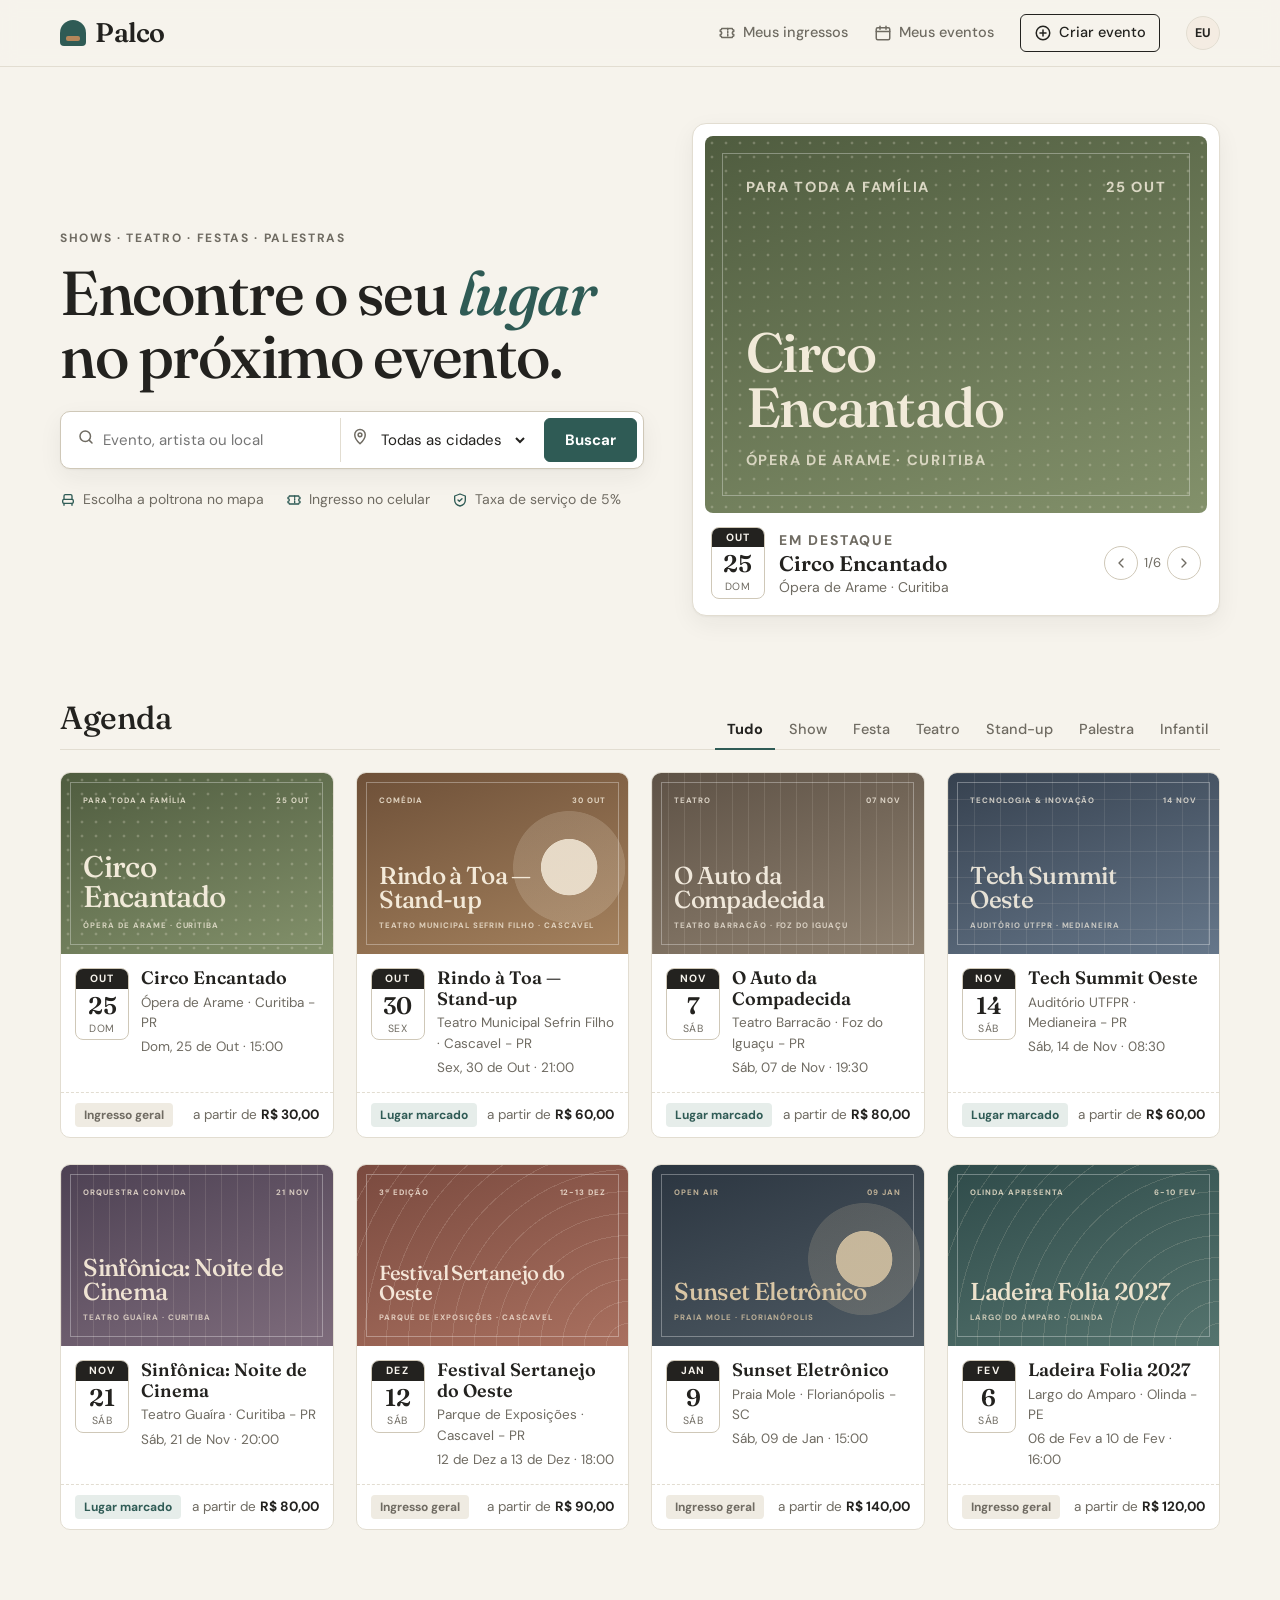
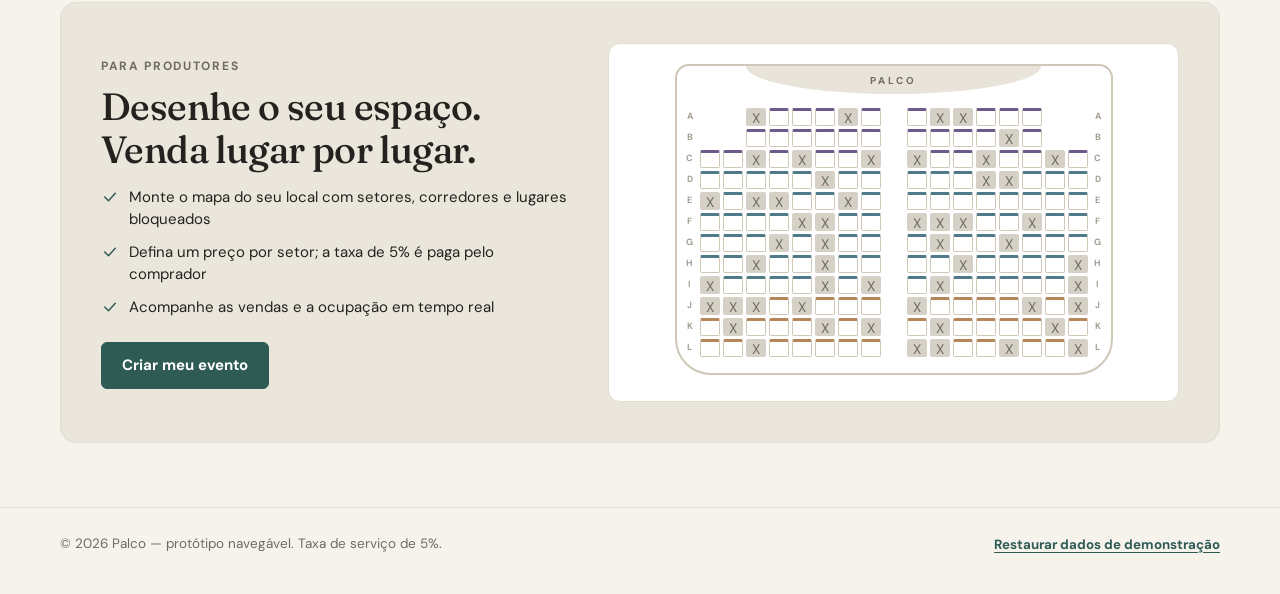
==== index.html @ 19baebd8 "fix: Estrutura criada" ====
<!doctype html>
<html lang="pt-BR">
<head>
  <meta charset="utf-8">
  <meta name="viewport" content="width=device-width, initial-scale=1">
  <title>Palco — Ingressos para eventos</title>
  <link rel="preconnect" href="https://fonts.googleapis.com">
  <link href="https://fonts.googleapis.com/css2?family=Fraunces:ital,opsz,wght@0,9..144,400..700;1,9..144,400..600&family=DM+Sans:opsz,wght@9..40,400..700&display=swap" rel="stylesheet">
  <link rel="stylesheet" href="css/style.css">
</head>
<body>
  <header id="topbar"></header>

  <main class="container">
    <section class="hero">
      <div>
        <p class="eyebrow">Shows · teatro · festas · palestras</p>
        <h1>Encontre o seu <em>lugar</em> no próximo evento.</h1>
        <form class="finder" id="finder">
          <label class="f-q"><span id="ic-search"></span><input id="q" type="search" placeholder="Evento, artista ou local" autocomplete="off"></label>
          <label class="f-city"><span id="ic-pin"></span><select id="city"><option value="">Todas as cidades</option></select></label>
          <button class="btn" type="submit">Buscar</button>
        </form>
        <div class="hero-points" id="hero-points"></div>
      </div>
      <aside class="spotlight" id="spotlight"></aside>
    </section>

    <section class="section" id="agenda">
      <div class="section-head">
        <h3 id="list-title">Agenda</h3>
        <div class="chips" id="chips"></div>
      </div>
      <div class="grid" id="grid"></div>
    </section>

    <section class="producer">
      <div>
        <p class="eyebrow">Para produtores</p>
        <h3>Desenhe o seu espaço. Venda lugar por lugar.</h3>
        <ul id="producer-points"></ul>
        <a class="btn" href="criar-evento.html">Criar meu evento</a>
      </div>
      <div class="producer-map" id="producer-map"></div>
    </section>
  </main>

  <footer id="foot"></footer>

  <script src="js/data.js"></script>
  <script src="js/common.js"></script>
  <script src="js/seatmap.js"></script>
  <script src="js/home.js"></script>
</body>
</html>
---- css/style.css ----
/* =========================================================
   Palco — protótipo de plataforma de ingressos
   Identidade: editorial, tons terrosos e sóbrios
   ========================================================= */
:root {
  --paper: #f6f3ec;
  --surface: #ffffff;
  --ink: #23221f;
  --muted: #6f6b62;
  --line: #e2ddd1;
  --line-strong: #cfc8b8;
  --primary: #2f5b55;       /* verde-petróleo */
  --primary-600: #23463f;
  --primary-50: #e6edea;
  --accent: #b5865a;        /* areia / ocre */
  --accent-50: #f4ece2;
  --ok: #4f7a52;
  --danger: #a5513f;
  --radius: 10px;
  --shadow: 0 1px 2px rgba(35, 34, 31, .04), 0 8px 24px rgba(35, 34, 31, .06);
  --serif: "Fraunces", Georgia, "Times New Roman", serif;
  --sans: "DM Sans", system-ui, -apple-system, "Segoe UI", Roboto, sans-serif;
}

* { box-sizing: border-box; }
html, body { margin: 0; overflow-x: clip; }
body {
  font-family: var(--sans);
  color: var(--ink);
  background: var(--paper);
  font-size: 15px;
  line-height: 1.5;
  -webkit-font-smoothing: antialiased;
}
img { max-width: 100%; display: block; }
a { color: inherit; text-decoration: none; }
button { font-family: inherit; cursor: pointer; color: inherit; }
input, select, textarea { font-family: inherit; font-size: 15px; color: inherit; }
h1, h2, h3, h4 { margin: 0; line-height: 1.15; font-weight: 600; }

.container { width: 100%; max-width: 1200px; margin: 0 auto; padding: 0 20px; }
.muted { color: var(--muted); }
.hidden { display: none !important; }
.eyebrow { font-size: 12px; letter-spacing: .14em; text-transform: uppercase; color: var(--muted); font-weight: 700; margin: 0; }

/* ---------- Botões ---------- */
.btn {
  display: inline-flex; align-items: center; justify-content: center; gap: 8px;
  border: 1px solid var(--primary); border-radius: 6px;
  padding: 11px 20px; font-weight: 700; font-size: 15px;
  background: var(--primary); color: #fff; transition: background .15s, border-color .15s;
}
.btn:hover { background: var(--primary-600); border-color: var(--primary-600); }
.btn:disabled { background: #c9c4b8; border-color: #c9c4b8; cursor: not-allowed; }
.btn-ghost { background: transparent; color: var(--ink); border-color: var(--line-strong); }
.btn-ghost:hover { background: var(--surface); border-color: var(--ink); }
.btn-soft { background: var(--primary-50); color: var(--primary); border-color: transparent; }
.btn-soft:hover { background: #d8e3df; border-color: transparent; }
.btn-danger { background: transparent; color: var(--danger); border-color: #e3c5bd; }
.btn-danger:hover { background: #f8ece8; border-color: var(--danger); }
.btn-sm { padding: 7px 12px; font-size: 13.5px; }
.btn-block { width: 100%; }
.icon { width: 18px; height: 18px; flex: none; }

/* ---------- Topbar ---------- */
.topbar { background: rgba(246, 243, 236, .92); backdrop-filter: blur(8px); border-bottom: 1px solid var(--line); position: sticky; top: 0; z-index: 50; }
.topbar-in { display: flex; align-items: center; justify-content: space-between; height: 66px; gap: 16px; }
.logo { font-family: var(--serif); font-size: 27px; font-weight: 600; color: var(--ink); letter-spacing: -.5px; display: flex; align-items: center; gap: 9px; }
.logo-mark { width: 26px; height: 26px; border-radius: 50% 50% 4px 4px; background: var(--primary); position: relative; flex: none; }
.logo-mark::after { content: ""; position: absolute; left: 6px; right: 6px; bottom: 5px; height: 5px; border-radius: 2px; background: var(--accent); }
.nav { display: flex; align-items: center; gap: 26px; }
.nav a { display: flex; align-items: center; gap: 7px; color: var(--muted); font-size: 14.5px; font-weight: 500; }
.nav a:hover, .nav a.active { color: var(--ink); }
.nav a.nav-cta { border: 1px solid var(--ink); color: var(--ink); border-radius: 6px; padding: 7px 13px; }
.nav a.nav-cta:hover, .nav a.nav-cta.active { background: var(--ink); color: var(--paper); }
.avatar { width: 34px; height: 34px; border-radius: 50%; background: var(--accent-50); border: 1px solid var(--line); display: grid; place-items: center; font-weight: 700; font-size: 12.5px; color: var(--ink); }
@media (max-width: 860px) {
  .nav { gap: 4px; }
  .nav a span { display: none; }
  .nav a { padding: 8px; }
  .nav a.nav-cta { padding: 7px 9px; }
}

/* ---------- Home: manchete + busca + destaque ---------- */
.hero { display: grid; grid-template-columns: minmax(0, 1.05fr) minmax(0, .95fr); gap: 48px; align-items: center; padding: 56px 0 40px; }
@media (max-width: 920px) { .hero { grid-template-columns: minmax(0, 1fr); gap: 32px; padding-top: 32px; } }
.hero h1 { font-family: var(--serif); font-size: clamp(38px, 5.2vw, 62px); font-weight: 500; letter-spacing: -1.5px; line-height: 1.02; margin: 14px 0 24px; }
.hero h1 em { font-style: italic; color: var(--primary); }
.finder { display: flex; align-items: stretch; background: var(--surface); border: 1px solid var(--line-strong); border-radius: 10px; padding: 6px; gap: 6px; box-shadow: var(--shadow); }
.finder label { display: flex; align-items: center; gap: 8px; padding: 0 10px; color: var(--muted); }
.finder .f-q { flex: 1; min-width: 0; }
.finder .f-city { border-left: 1px solid var(--line); }
.finder input, .finder select { border: 0; outline: 0; background: transparent; color: var(--ink); width: 100%; padding: 10px 0; }
.finder select { cursor: pointer; max-width: 170px; }
@media (max-width: 560px) { .finder { flex-wrap: wrap; } .finder .f-q { flex-basis: 100%; } .finder .f-city { border-left: 0; flex: 1; } }
.hero-points { display: flex; flex-wrap: wrap; gap: 8px 22px; margin-top: 20px; color: var(--muted); font-size: 14px; }
.hero-points span { display: inline-flex; align-items: center; gap: 7px; }
.hero-points .icon { color: var(--primary); width: 16px; height: 16px; }

.spotlight { background: var(--surface); border: 1px solid var(--line); border-radius: 14px; padding: 12px; box-shadow: var(--shadow); }
.spot-media { aspect-ratio: 4 / 3; border-radius: 8px; overflow: hidden; display: block; }
.spot-body { display: flex; gap: 14px; align-items: center; padding: 14px 6px 4px; }
.spot-body h3 { font-family: var(--serif); font-size: 21px; font-weight: 600; }
.spot-body p { margin: 2px 0 0; color: var(--muted); font-size: 14px; }
.spot-nav { margin-left: auto; display: flex; align-items: center; gap: 6px; font-variant-numeric: tabular-nums; color: var(--muted); font-size: 13px; flex: none; }
.spot-nav button { width: 34px; height: 34px; border-radius: 50%; border: 1px solid var(--line-strong); background: transparent; display: grid; place-items: center; }
.spot-nav button:hover { border-color: var(--ink); }
.spot-nav .icon { width: 16px; height: 16px; }

/* Bloco de data estilo calendário */
.datebox { flex: none; width: 54px; border: 1px solid var(--line-strong); border-radius: 8px; text-align: center; overflow: hidden; background: var(--surface); align-self: flex-start; }
.datebox small { display: block; font-size: 10.5px; letter-spacing: .1em; text-transform: uppercase; font-weight: 700; background: var(--ink); color: var(--paper); padding: 2px 0; }
.datebox b { display: block; font-family: var(--serif); font-size: 24px; font-weight: 600; line-height: 1.25; padding: 2px 0 0; }
.datebox span { display: block; font-size: 10.5px; color: var(--muted); padding-bottom: 3px; text-transform: uppercase; letter-spacing: .06em; }

/* ---------- Poster gerado ---------- */
.poster { position: relative; width: 100%; height: 100%; overflow: hidden; container-type: inline-size; background: #3a3833; }
.poster img { width: 100%; height: 100%; object-fit: cover; }
.poster-in { position: absolute; inset: 3.4cqw; border: 1px solid rgba(255,255,255,.32); display: flex; flex-direction: column; padding: 4.5cqw; color: var(--pc, #f3ece0); }
.p-top { display: flex; justify-content: space-between; gap: 4cqw; font-size: 2.9cqw; letter-spacing: .35cqw; text-transform: uppercase; font-weight: 700; opacity: .85; }
.poster .pt { font-family: var(--serif); font-weight: 500; line-height: 1; letter-spacing: -.25cqw; margin-top: auto; max-width: 92%; }
.poster .pc { font-size: 2.9cqw; letter-spacing: .35cqw; text-transform: uppercase; margin-top: 3cqw; opacity: .8; font-weight: 700; }

/* ---------- Seções / agenda ---------- */
.section { padding: 44px 0 16px; }
.section-head { display: flex; align-items: flex-end; justify-content: space-between; gap: 16px; margin-bottom: 22px; flex-wrap: wrap; border-bottom: 1px solid var(--line); }
.section-head h3 { font-family: var(--serif); font-size: 32px; font-weight: 500; letter-spacing: -.5px; padding-bottom: 12px; }
.chips { display: flex; gap: 2px; flex-wrap: wrap; }
.chip { border: 0; background: none; padding: 10px 12px; font-weight: 500; color: var(--muted); font-size: 14.5px; border-bottom: 2px solid transparent; margin-bottom: -1px; }
.chip:hover { color: var(--ink); }
.chip.on { color: var(--ink); border-bottom-color: var(--primary); font-weight: 700; }
.grid { display: grid; grid-template-columns: repeat(auto-fill, minmax(265px, 1fr)); gap: 26px 22px; }
.card { display: flex; flex-direction: column; border-radius: var(--radius); background: var(--surface); border: 1px solid var(--line); overflow: hidden; transition: border-color .2s, box-shadow .2s; }
.card:hover { border-color: var(--line-strong); box-shadow: var(--shadow); }
.card .thumb { aspect-ratio: 3 / 2; }
.card-body { padding: 14px; display: flex; gap: 12px; flex: 1; }
.card-main { display: flex; flex-direction: column; gap: 4px; min-width: 0; flex: 1; }
.card h4 { font-family: var(--serif); font-size: 18px; font-weight: 600; }
.card .loc { color: var(--muted); font-size: 13.5px; }
.card-foot { display: flex; justify-content: space-between; align-items: center; gap: 8px; border-top: 1px dashed var(--line); padding: 10px 14px; font-size: 13.5px; color: var(--muted); }
.card-foot b { color: var(--ink); }
.tag { display: inline-flex; align-items: center; gap: 4px; font-size: 12px; font-weight: 700; padding: 3px 9px; border-radius: 4px; background: #efebe2; color: var(--muted); align-self: flex-start; }
.tag.blue { background: var(--primary-50); color: var(--primary); }
.empty { text-align: center; padding: 50px 20px; color: var(--muted); border: 1px dashed var(--line-strong); border-radius: var(--radius); }

/* Seção para produtores */
.producer { display: grid; grid-template-columns: minmax(0, .9fr) minmax(0, 1.1fr); gap: 40px; align-items: center; margin-top: 56px; padding: 40px; border-radius: 16px; background: #ebe6db; border: 1px solid var(--line); }
@media (max-width: 920px) { .producer { grid-template-columns: minmax(0, 1fr); padding: 26px; } }
.producer h3 { font-family: var(--serif); font-size: clamp(28px, 3.2vw, 38px); font-weight: 500; letter-spacing: -.6px; margin: 10px 0 14px; }
.producer ul { list-style: none; padding: 0; margin: 0 0 24px; display: flex; flex-direction: column; gap: 10px; }
.producer li { display: flex; gap: 10px; align-items: flex-start; }
.producer li .icon { color: var(--primary); margin-top: 2px; }
.producer-map { background: var(--surface); border-radius: 12px; padding: 16px 10px; border: 1px solid var(--line); min-width: 0; }
.producer-map .sm { --seat-w: 20px; --seat-h: 18px; --gap: 3px; --lbl: 14px; }
.producer-map .seat small, .producer-map .seat b { display: none; }
.producer-map .seat { border-top-width: 3px; border-radius: 2px; font-size: 9px; }
.producer-map .sm-frame { border-width: 2px; }
.producer-map .sm-stage { height: 28px; margin-bottom: 14px; font-size: 10px; }
.producer-map .sm-lbl { font-size: 9px; }

footer.foot { margin-top: 64px; border-top: 1px solid var(--line); padding: 26px 0 40px; color: var(--muted); font-size: 13.5px; }
footer.foot .container { display: flex; justify-content: space-between; gap: 12px; flex-wrap: wrap; }
footer.foot button { background: none; border: 0; color: var(--primary); font-weight: 700; padding: 0; text-decoration: underline; text-underline-offset: 3px; }

/* ---------- Página do evento ---------- */
.ev-head { display: grid; grid-template-columns: minmax(0, 1.1fr) minmax(0, .9fr); gap: 40px; align-items: center; padding: 36px 0 8px; }
@media (max-width: 860px) { .ev-head { grid-template-columns: minmax(0, 1fr); gap: 22px; padding-top: 20px; } }
.ev-head .poster-box { aspect-ratio: 4 / 3; border-radius: 12px; overflow: hidden; box-shadow: var(--shadow); }
.ev-title { font-family: var(--serif); font-size: clamp(30px, 3.8vw, 46px); font-weight: 500; letter-spacing: -1px; margin: 12px 0 20px; }
.ev-facts { display: flex; flex-direction: column; gap: 14px; border-top: 1px solid var(--line); padding-top: 18px; }
.ev-fact { display: flex; gap: 14px; align-items: center; }
.ev-fact .ic { width: 54px; display: grid; place-items: center; color: var(--primary); flex: none; }
.ev-fact b { display: block; }
.ev-fact span { color: var(--muted); font-size: 14px; }

.ev-layout { display: grid; grid-template-columns: minmax(0, 1fr) 310px; gap: 28px; padding-top: 28px; align-items: start; }
@media (max-width: 980px) { .ev-layout { grid-template-columns: minmax(0, 1fr); } }
.ev-meta { display: flex; flex-wrap: wrap; gap: 10px 22px; margin: 14px 0 6px; color: var(--muted); }
.ev-meta span { display: inline-flex; gap: 6px; align-items: center; }
.ev-desc { white-space: pre-line; color: #44423c; }
.ev-block { margin-top: 28px; }
.ev-block > h3 { font-family: var(--serif); font-size: 26px; font-weight: 500; margin-bottom: 12px; }

.summary { position: sticky; top: 86px; border: 1px solid var(--line); border-radius: 12px; padding: 20px; background: var(--surface); box-shadow: var(--shadow); }
.summary h3 { font-family: var(--serif); font-size: 21px; font-weight: 600; margin-bottom: 12px; }
.sum-list { display: flex; flex-direction: column; gap: 8px; max-height: 280px; overflow: auto; }
.sum-item { display: flex; justify-content: space-between; align-items: center; gap: 10px; padding: 8px 10px; border-radius: 6px; background: var(--paper); font-size: 14px; }
.sum-item .dot { width: 10px; height: 10px; border-radius: 2px; display: inline-block; margin-right: 6px; }
.sum-item button { border: 0; background: none; color: var(--muted); font-size: 18px; line-height: 1; padding: 0 2px; }
.sum-rows { margin: 14px 0; border-top: 1px dashed var(--line-strong); padding-top: 12px; display: flex; flex-direction: column; gap: 6px; font-size: 14px; }
.sum-rows div { display: flex; justify-content: space-between; }
.sum-rows .total { font-size: 18px; font-weight: 700; margin-top: 4px; }
.fee-note { font-size: 12.5px; color: var(--ok); font-weight: 600; display: flex; gap: 6px; align-items: center; margin-top: 10px; }

/* Lotes (ingresso geral) */
.lote { display: flex; align-items: center; justify-content: space-between; gap: 14px; border: 1px solid var(--line); background: var(--surface); border-radius: 10px; padding: 14px 16px; margin-bottom: 10px; }
.lote h4 { font-size: 16px; font-weight: 700; }
.stepper { display: inline-flex; align-items: center; border: 1px solid var(--line-strong); border-radius: 6px; overflow: hidden; background: var(--surface); }
.stepper button { width: 36px; height: 36px; border: 0; background: transparent; font-size: 18px; color: var(--primary); }
.stepper button:disabled { color: #c9c4b8; cursor: default; }
.stepper span { min-width: 34px; text-align: center; font-weight: 700; }

/* =========================================================
   MAPA DE LUGARES (estilo seleção de poltronas)
   ========================================================= */
.sm { --seat-w: 41px; --seat-h: 42px; --lbl: 18px; --gap: 3px; }
.sm-edit { --seat-w: 30px; --seat-h: 30px; --gap: 4px; --lbl: 22px; }
.sm-scroll { overflow-x: auto; padding: 4px 2px 10px; }
.sm-inner { width: max-content; margin: 0 auto; }
.sm-frame { border: 3px solid var(--line-strong); border-radius: 14px 14px 36px 36px; padding: 0 6px 16px; background: var(--surface); }
.sm-stage {
  margin: 0 auto 24px; width: 70%; min-width: 160px; height: 42px; display: grid; place-items: center;
  background: #e9e4d9; border-radius: 0 0 50% 50% / 0 0 100% 100%;
  color: var(--muted); font-weight: 700; letter-spacing: .3em; font-size: 12px; text-transform: uppercase;
}
.sm-grid { display: grid; gap: var(--gap); align-items: center; }
.sm-lbl { color: #a39d90; font-weight: 700; font-size: 12px; text-align: center; }
.sm-gap { height: var(--seat-h); }

.seat {
  width: var(--seat-w); height: var(--seat-h); padding: 0;
  border: 1px solid var(--line-strong); border-top: 4px solid var(--sc, var(--line-strong)); border-radius: 4px;
  background: var(--surface); color: var(--ink);
  display: flex; flex-direction: column; align-items: center; justify-content: center; gap: 1px;
  transition: background .12s, border-color .12s;
}
.seat b { font-size: 13.5px; font-weight: 600; line-height: 1; }
.seat small { font-size: 9.5px; color: var(--muted); white-space: nowrap; }
.seat:hover { border-color: var(--ink); border-top-color: var(--sc); }
.seat.sel { background: var(--primary); border-color: var(--primary); color: #fff; }
.seat.sel small { color: #dfe9e6; }
.seat.off { background: #d6d1c6; border-color: #d6d1c6; color: #6f6b62; font-size: 14px; cursor: not-allowed; }
.sm-view .seat { cursor: default; }
.sm-view .seat:hover { border-color: var(--line-strong); border-top-color: var(--sc); }

.legend { display: flex; flex-wrap: wrap; gap: 10px 18px; margin: 4px 0 16px; font-size: 13.5px; color: var(--muted); }
.legend span { display: inline-flex; align-items: center; gap: 7px; }
.legend i { width: 18px; height: 18px; border-radius: 3px; border: 1px solid var(--line-strong); display: inline-block; background: var(--surface); font-style: normal; font-size: 11px; text-align: center; line-height: 16px; }
.legend i.sel { background: var(--primary); border-color: var(--primary); }
.legend i.off { background: #d6d1c6; border-color: #d6d1c6; color: #6f6b62; }
.sector-pills { display: flex; flex-wrap: wrap; gap: 8px; margin-bottom: 14px; }
.sector-pill { display: inline-flex; align-items: center; gap: 8px; padding: 6px 12px; border-radius: 6px; border: 1px solid var(--line); background: var(--surface); font-size: 13.5px; }
.sector-pill i { width: 12px; height: 12px; border-radius: 2px; display: inline-block; }
.trecho { font-size: 14.5px; color: #44423c; margin: 0 0 4px; }
.trecho b { font-weight: 700; }

/* Editor */
.cell { width: var(--seat-w); height: var(--seat-h); border-radius: 4px; display: grid; place-items: center; font-size: 10px; font-weight: 700; user-select: none; }
.cell.seat-e { background: var(--sc); color: rgba(255,255,255,.95); }
.cell.aisle { border: 1px dashed var(--line-strong); background: transparent; }
.cell.blocked { background: #d6d1c6; color: #6f6b62; font-size: 13px; }
.sm-edit .sm-grid { touch-action: none; cursor: crosshair; }
.sm-edit .cell:hover { outline: 2px solid var(--ink); outline-offset: 1px; }

/* ---------- Formulários / Wizard ---------- */
.page-head { padding: 40px 0 8px; }
.page-head h1 { font-family: var(--serif); font-size: 42px; font-weight: 500; letter-spacing: -1px; }
.page-head p { margin: 6px 0 0; color: var(--muted); }
.steps { display: flex; margin: 24px 0 26px; flex-wrap: wrap; border-bottom: 1px solid var(--line); }
.step { display: flex; align-items: center; gap: 10px; padding: 12px 18px 12px 0; margin-right: 18px; background: none; color: var(--muted); font-weight: 500; font-size: 14.5px; border: 0; border-bottom: 2px solid transparent; margin-bottom: -1px; }
.step i { width: 24px; height: 24px; border-radius: 50%; border: 1px solid var(--line-strong); display: grid; place-items: center; font-style: normal; font-size: 12px; font-weight: 700; }
.step.on { color: var(--ink); border-bottom-color: var(--primary); font-weight: 700; }
.step.on i { background: var(--primary); border-color: var(--primary); color: #fff; }
.step.done { color: var(--primary); }
.step.done i { background: var(--primary-50); border-color: var(--primary-50); }
.panel { border: 1px solid var(--line); border-radius: 14px; padding: 26px; background: var(--surface); }
.form-grid { display: grid; grid-template-columns: repeat(2, minmax(0,1fr)); gap: 18px; }
.form-grid .full { grid-column: 1 / -1; }
@media (max-width: 700px) { .form-grid { grid-template-columns: 1fr; } }
.field { display: flex; flex-direction: column; gap: 6px; }
.field label { font-weight: 700; font-size: 13.5px; }
.field small { color: var(--muted); font-size: 12.5px; }
.input, .field input, .field select, .field textarea {
  border: 1px solid var(--line-strong); border-radius: 6px; padding: 11px 12px; background: var(--surface); outline: 0; width: 100%;
}
.field input:focus, .field select:focus, .field textarea:focus, .input:focus { border-color: var(--primary); box-shadow: 0 0 0 3px var(--primary-50); }
.field textarea { min-height: 110px; resize: vertical; }
.wizard-foot { display: flex; justify-content: space-between; gap: 12px; margin-top: 22px; }
.err { color: var(--danger); font-size: 13.5px; font-weight: 700; margin-top: 12px; }

.upload { border: 1px dashed var(--line-strong); border-radius: 10px; display: grid; grid-template-columns: 240px 1fr; gap: 18px; padding: 14px; align-items: center; background: var(--paper); }
.upload .prev { aspect-ratio: 4/3; border-radius: 6px; overflow: hidden; }
@media (max-width: 600px) { .upload { grid-template-columns: 1fr; } }

.tipo-cards { display: grid; grid-template-columns: repeat(2, minmax(0,1fr)); gap: 14px; margin-bottom: 22px; }
@media (max-width: 640px) { .tipo-cards { grid-template-columns: 1fr; } }
.tipo-card { text-align: left; border: 1px solid var(--line-strong); border-radius: 10px; padding: 16px; background: var(--surface); display: flex; gap: 12px; }
.tipo-card .icon { width: 26px; height: 26px; color: var(--primary); }
.tipo-card b { display: block; font-size: 16px; margin-bottom: 3px; }
.tipo-card span { color: var(--muted); font-size: 13.5px; }
.tipo-card.on { border-color: var(--primary); background: var(--primary-50); box-shadow: inset 0 0 0 1px var(--primary); }

.editor { display: grid; grid-template-columns: 320px minmax(0,1fr); gap: 22px; align-items: start; }
@media (max-width: 980px) { .editor { grid-template-columns: minmax(0, 1fr); } }
.ed-side { display: flex; flex-direction: column; gap: 18px; }
.ed-side h4 { font-size: 12px; text-transform: uppercase; letter-spacing: .1em; color: var(--muted); margin-bottom: 8px; font-weight: 700; }
.tpl-btns { display: grid; grid-template-columns: repeat(3, 1fr); gap: 8px; }
.tpl-btns button { border: 1px solid var(--line-strong); background: var(--surface); border-radius: 6px; padding: 9px 4px; font-weight: 600; font-size: 13px; }
.tpl-btns button:hover { border-color: var(--ink); }
.size-row { display: flex; justify-content: space-between; align-items: center; padding: 4px 0; }
.tools { display: flex; flex-wrap: wrap; gap: 8px; }
.tool { display: inline-flex; align-items: center; gap: 7px; border: 1px solid var(--line-strong); background: var(--surface); border-radius: 6px; padding: 7px 10px; font-weight: 600; font-size: 13px; }
.tool i { width: 14px; height: 14px; border-radius: 3px; display: inline-block; }
.tool.on { border-color: var(--ink); box-shadow: inset 0 0 0 1px var(--ink); }
.sector-row { display: grid; grid-template-columns: 34px 1fr 96px 30px; gap: 6px; align-items: center; margin-bottom: 8px; }
.sector-row input[type=color] { width: 34px; height: 38px; border: 1px solid var(--line-strong); border-radius: 6px; padding: 2px; background: var(--surface); }
.sector-row input { padding: 8px 9px; font-size: 14px; }
.sector-row .rm { border: 0; background: none; color: var(--muted); font-size: 20px; }
.ed-main { min-width: 0; }
.hint { background: var(--accent-50); border: 1px solid #e6d5c0; color: #6b4e2f; border-radius: 8px; padding: 10px 14px; font-size: 13.5px; margin-bottom: 14px; }
.stats { display: grid; grid-template-columns: repeat(auto-fit, minmax(150px, 1fr)); gap: 10px; margin-top: 16px; }
.stat { background: var(--paper); border: 1px solid var(--line); border-radius: 8px; padding: 12px 14px; }
.stat small { color: var(--muted); font-size: 12.5px; display: block; }
.stat b { font-size: 19px; font-weight: 700; }

.lote-edit { display: grid; grid-template-columns: 1fr 140px 120px 36px; gap: 10px; align-items: end; margin-bottom: 10px; }
@media (max-width: 640px) { .lote-edit { grid-template-columns: 1fr 1fr; } }

.review { display: grid; grid-template-columns: 1.1fr 1fr; gap: 24px; }
@media (max-width: 860px) { .review { grid-template-columns: 1fr; } }
.review .poster-box { aspect-ratio: 4/3; border-radius: 10px; overflow: hidden; }
.review h2 { font-family: var(--serif); font-weight: 500; }
.fee-box { border: 1px solid #cfdccf; background: #eef3ec; border-radius: 10px; padding: 16px; margin-top: 16px; font-size: 14px; }
.fee-box h4 { color: var(--ok); margin-bottom: 8px; display: flex; gap: 6px; align-items: center; }
.fee-box div { display: flex; justify-content: space-between; padding: 3px 0; }

/* ---------- Modal ---------- */
.modal-bg { position: fixed; inset: 0; background: rgba(35,34,31,.5); display: grid; place-items: center; z-index: 100; padding: 16px; animation: fade .2s; }
.modal { background: var(--surface); border-radius: 14px; width: min(520px, 100%); max-height: 92vh; overflow: auto; padding: 26px; box-shadow: 0 30px 80px rgba(0,0,0,.25); }
.modal h3 { font-family: var(--serif); font-size: 26px; font-weight: 500; margin-bottom: 4px; }
.pay-opts { display: grid; grid-template-columns: 1fr 1fr; gap: 10px; }
.pay-opt { border: 1px solid var(--line-strong); border-radius: 8px; padding: 12px; background: var(--surface); font-weight: 700; display: flex; gap: 8px; align-items: center; justify-content: center; }
.pay-opt.on { border-color: var(--primary); background: var(--primary-50); color: var(--primary); box-shadow: inset 0 0 0 1px var(--primary); }
.success { text-align: center; padding: 10px 0; }
.success .ok { width: 64px; height: 64px; border-radius: 50%; background: #e6efe5; color: var(--ok); display: grid; place-items: center; margin: 0 auto 14px; }
.success .ok .icon { width: 32px; height: 32px; }
@keyframes fade { from { opacity: 0; } }

/* ---------- Ingressos / Organizador ---------- */
.ticket { display: grid; grid-template-columns: 200px 1fr 150px; border: 1px solid var(--line); border-radius: 12px; overflow: hidden; margin-bottom: 16px; background: var(--surface); }
.ticket .thumb { height: 100%; min-height: 150px; }
.ticket-body { padding: 16px 18px; display: flex; flex-direction: column; gap: 5px; }
.ticket-body h4 { font-family: var(--serif); font-size: 20px; font-weight: 600; }
.ticket-seat { font-family: var(--serif); font-size: 26px; font-weight: 600; color: var(--primary); }
.ticket-qr { border-left: 2px dashed var(--line); display: grid; place-items: center; padding: 12px; text-align: center; font-size: 11px; color: var(--muted); background: var(--paper); }
.ticket-qr svg { width: 110px; height: 110px; }
@media (max-width: 700px) { .ticket { grid-template-columns: 1fr; } .ticket .thumb { aspect-ratio: 16/9; } .ticket-qr { border-left: 0; border-top: 2px dashed var(--line); } }

.org-card { border: 1px solid var(--line); border-radius: 12px; margin-bottom: 18px; overflow: hidden; background: var(--surface); }
.org-top { display: grid; grid-template-columns: 220px 1fr; }
.org-top .thumb { aspect-ratio: 4/3; }
.org-info { padding: 16px 20px; display: flex; flex-direction: column; gap: 8px; }
.org-info h3 { font-family: var(--serif); }
.org-actions { display: flex; gap: 8px; flex-wrap: wrap; margin-top: auto; }
.bar { height: 6px; border-radius: 99px; background: #ebe6db; overflow: hidden; }
.bar i { display: block; height: 100%; background: var(--primary); }
.org-map { border-top: 1px solid var(--line); padding: 20px; background: var(--paper); }
@media (max-width: 700px) { .org-top { grid-template-columns: 1fr; } }
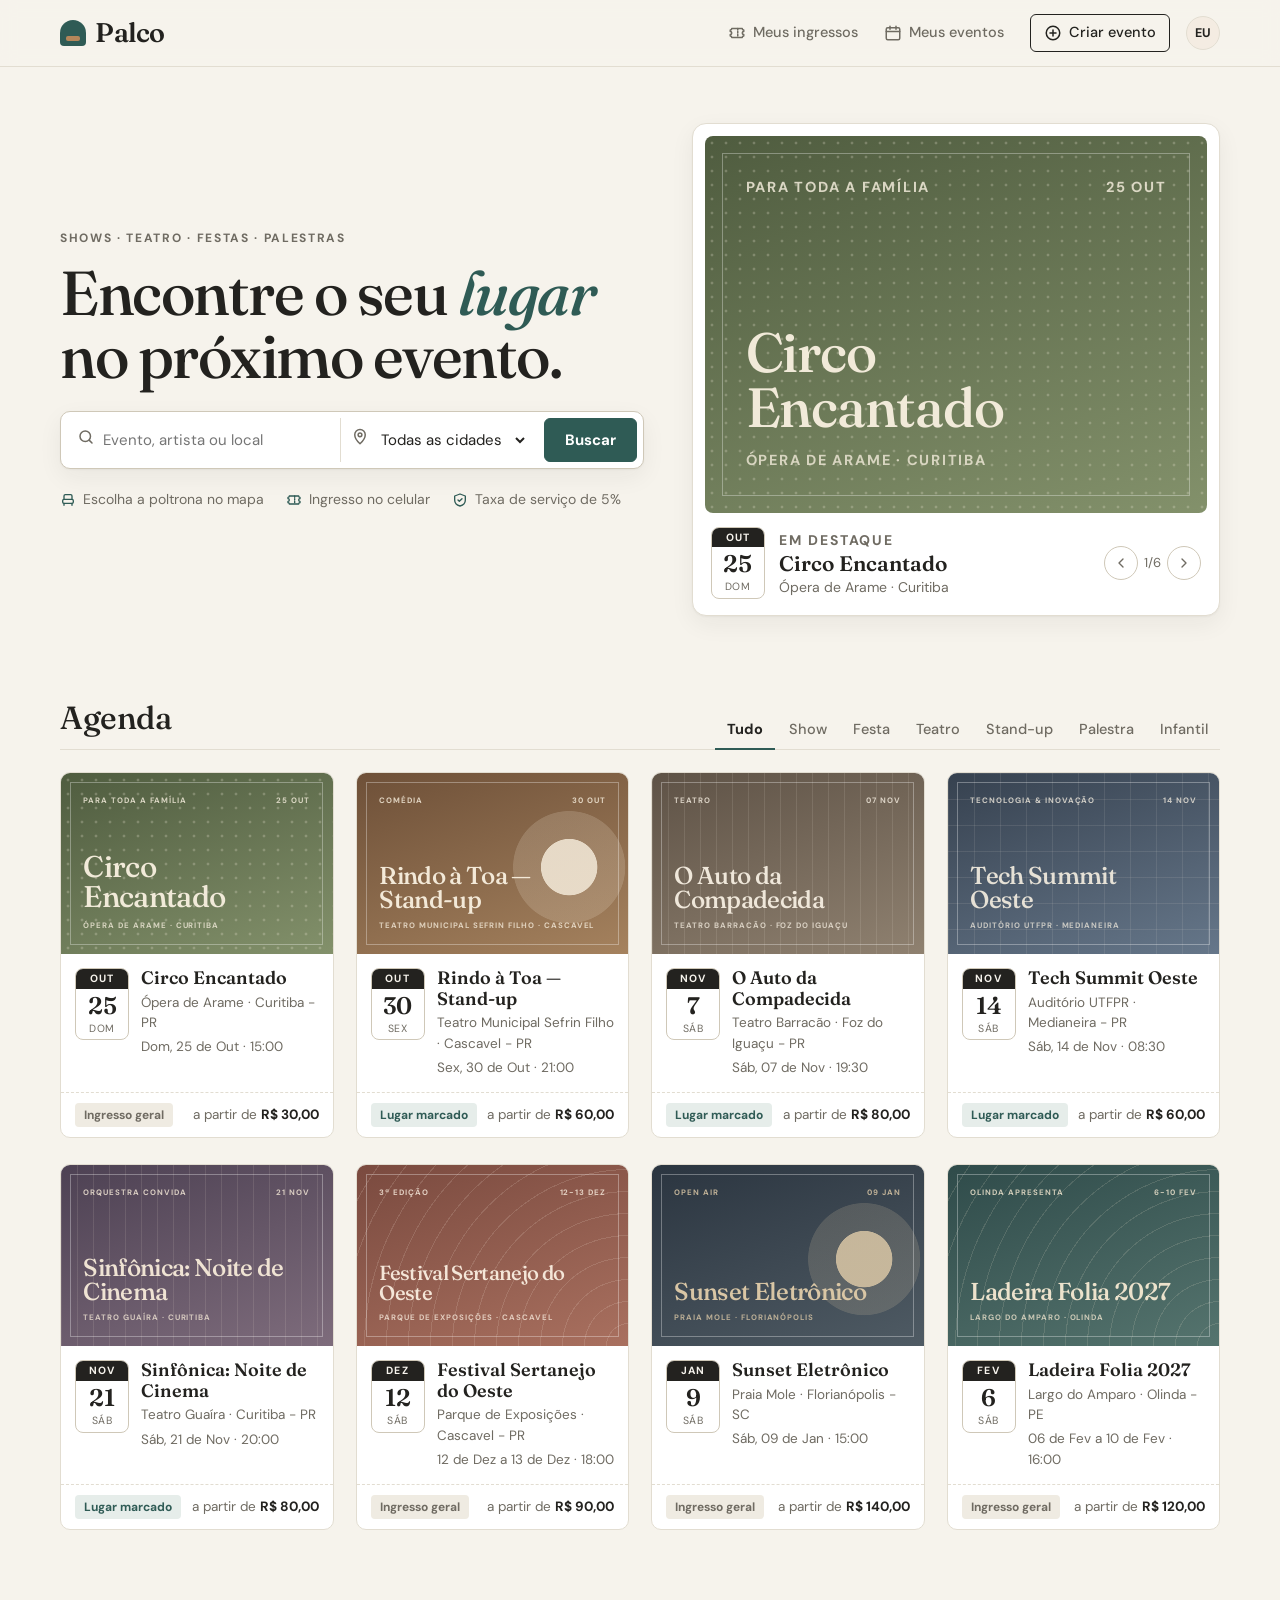
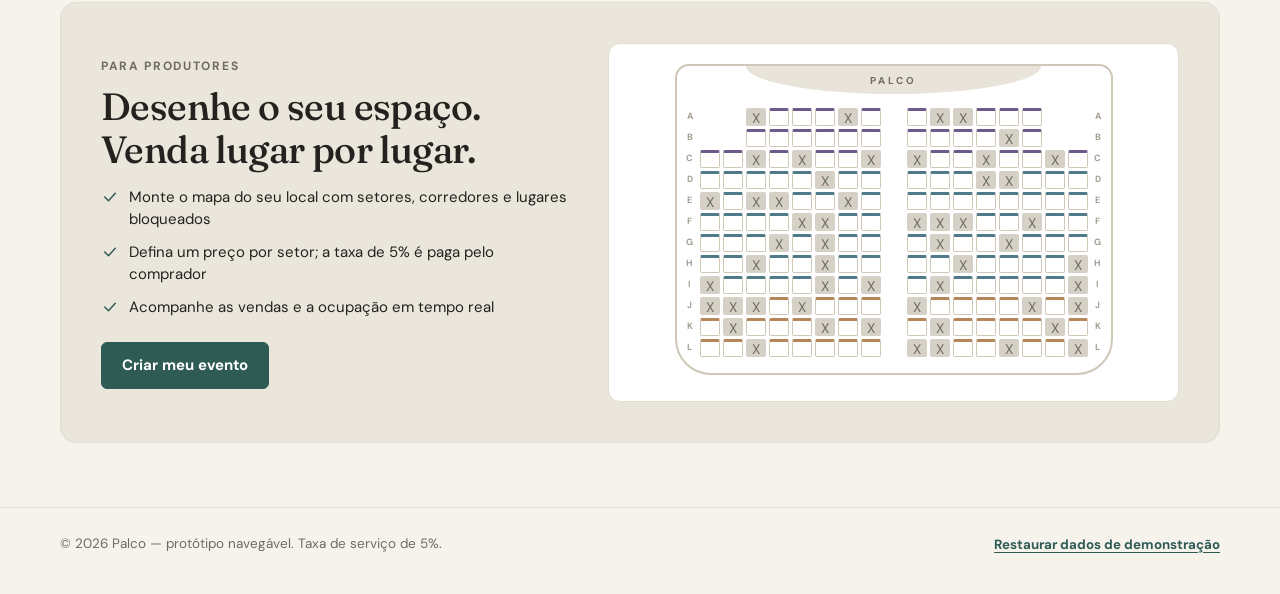
==== commit b2ac6f0c: "fix: versão responsiva" ====
--- a/index.html
+++ b/index.html
@@ -2,7 +2,14 @@
 <html lang="pt-BR">
 <head>
   <meta charset="utf-8">
-  <meta name="viewport" content="width=device-width, initial-scale=1">
+  <meta name="viewport" content="width=device-width, initial-scale=1, viewport-fit=cover">
+  <meta name="theme-color" content="#f6f3ec">
+  <meta name="apple-mobile-web-app-capable" content="yes">
+  <meta name="mobile-web-app-capable" content="yes">
+  <meta name="apple-mobile-web-app-status-bar-style" content="default">
+  <link rel="manifest" href="manifest.webmanifest">
+  <link rel="icon" href="img/icon.svg" type="image/svg+xml">
+  <link rel="apple-touch-icon" href="img/icon.svg">
   <title>Palco — Ingressos para eventos</title>
   <link rel="preconnect" href="https://fonts.googleapis.com">
   <link href="https://fonts.googleapis.com/css2?family=Fraunces:ital,opsz,wght@0,9..144,400..700;1,9..144,400..600&family=DM+Sans:opsz,wght@9..40,400..700&display=swap" rel="stylesheet">
@@ -24,6 +31,11 @@
         <div class="hero-points" id="hero-points"></div>
       </div>
       <aside class="spotlight" id="spotlight"></aside>
+    </section>
+
+    <section class="rail-wrap">
+      <h3>Em destaque</h3>
+      <div class="rail" id="rail"></div>
     </section>
 
     <section class="section" id="agenda">
--- a/css/style.css
+++ b/css/style.css
@@ -20,6 +20,8 @@
   --shadow: 0 1px 2px rgba(35, 34, 31, .04), 0 8px 24px rgba(35, 34, 31, .06);
   --serif: "Fraunces", Georgia, "Times New Roman", serif;
   --sans: "DM Sans", system-ui, -apple-system, "Segoe UI", Roboto, sans-serif;
+  --tabbar-h: 62px;
+  --safe-b: env(safe-area-inset-bottom, 0px);
 }
 
 * { box-sizing: border-box; }
@@ -35,6 +37,7 @@
 img { max-width: 100%; display: block; }
 a { color: inherit; text-decoration: none; }
 button { font-family: inherit; cursor: pointer; color: inherit; }
+a, button, label { -webkit-tap-highlight-color: transparent; }
 input, select, textarea { font-family: inherit; font-size: 15px; color: inherit; }
 h1, h2, h3, h4 { margin: 0; line-height: 1.15; font-weight: 600; }
 
@@ -68,13 +71,14 @@
 .logo { font-family: var(--serif); font-size: 27px; font-weight: 600; color: var(--ink); letter-spacing: -.5px; display: flex; align-items: center; gap: 9px; }
 .logo-mark { width: 26px; height: 26px; border-radius: 50% 50% 4px 4px; background: var(--primary); position: relative; flex: none; }
 .logo-mark::after { content: ""; position: absolute; left: 6px; right: 6px; bottom: 5px; height: 5px; border-radius: 2px; background: var(--accent); }
-.nav { display: flex; align-items: center; gap: 26px; }
+.nav { display: flex; align-items: center; gap: 26px; margin-left: auto; }
+.top-back { display: none; }
 .nav a { display: flex; align-items: center; gap: 7px; color: var(--muted); font-size: 14.5px; font-weight: 500; }
 .nav a:hover, .nav a.active { color: var(--ink); }
 .nav a.nav-cta { border: 1px solid var(--ink); color: var(--ink); border-radius: 6px; padding: 7px 13px; }
 .nav a.nav-cta:hover, .nav a.nav-cta.active { background: var(--ink); color: var(--paper); }
 .avatar { width: 34px; height: 34px; border-radius: 50%; background: var(--accent-50); border: 1px solid var(--line); display: grid; place-items: center; font-weight: 700; font-size: 12.5px; color: var(--ink); }
-@media (max-width: 860px) {
+@media (max-width: 1000px) and (min-width: 761px) {
   .nav { gap: 4px; }
   .nav a span { display: none; }
   .nav a { padding: 8px; }
@@ -356,3 +360,177 @@
 .bar i { display: block; height: 100%; background: var(--primary); }
 .org-map { border-top: 1px solid var(--line); padding: 20px; background: var(--paper); }
 @media (max-width: 700px) { .org-top { grid-template-columns: 1fr; } }
+
+/* ---------- Toast ---------- */
+.toast {
+  position: fixed; left: 50%; bottom: 28px; transform: translateX(-50%); z-index: 200;
+  background: var(--ink); color: var(--paper); padding: 11px 16px; border-radius: 8px; font-size: 14px;
+  max-width: calc(100% - 32px); text-align: center; box-shadow: 0 10px 30px rgba(0,0,0,.2);
+  animation: fade .2s; transition: opacity .3s;
+}
+.toast.out { opacity: 0; }
+
+/* Elementos que só existem na versão celular */
+.tabbar, .rail-wrap, .buybar, .swipe-hint, .grabber, .tool-pan { display: none; }
+.tool .icon { width: 15px; height: 15px; }
+
+/* =========================================================
+   VERSÃO CELULAR (app) — até 760px
+   Barra de abas embaixo, telas compactas, folhas de baixo
+   ========================================================= */
+@media (max-width: 760px) {
+  .container { padding: 0 16px; }
+  input, select, textarea, .field input, .field select, .field textarea { font-size: 16px; } /* evita zoom no iOS */
+  body.has-tabbar { padding-bottom: calc(var(--tabbar-h) + var(--safe-b)); }
+
+  /* Topo enxuto */
+  .topbar { padding-top: env(safe-area-inset-top, 0px); }
+  .topbar-in { height: 54px; gap: 8px; }
+  .nav { display: none; }
+  .logo { font-size: 23px; }
+  .logo-mark { width: 22px; height: 22px; }
+  .logo-mark::after { left: 5px; right: 5px; bottom: 4px; height: 4px; }
+  .avatar { width: 32px; height: 32px; }
+  .top-back { display: grid; place-items: center; width: 38px; height: 38px; margin-left: -8px; border: 0; background: none; border-radius: 50%; }
+  .top-back:active { background: var(--line); }
+  .top-back .icon { width: 22px; height: 22px; }
+
+  /* Barra de abas */
+  .tabbar {
+    display: flex; position: fixed; left: 0; right: 0; bottom: 0; z-index: 60;
+    height: calc(var(--tabbar-h) + var(--safe-b)); padding-bottom: var(--safe-b);
+    background: rgba(255, 255, 255, .96); backdrop-filter: blur(10px); border-top: 1px solid var(--line);
+  }
+  .tabbar a { flex: 1; display: flex; flex-direction: column; align-items: center; justify-content: center; gap: 3px; font-size: 11px; font-weight: 600; color: var(--muted); }
+  .tabbar a .icon { width: 22px; height: 22px; }
+  .tabbar a.on { color: var(--primary); }
+  .tabbar a.on .icon { stroke-width: 2.4; }
+
+  /* Home */
+  .hero { padding: 18px 0 4px; gap: 0; }
+  .hero h1 { font-size: 34px; letter-spacing: -1px; margin: 8px 0 16px; }
+  .spotlight, .hero-points { display: none; }
+  .finder { padding: 4px; }
+  .finder .btn { flex: 1 0 100%; }
+
+  .rail-wrap { display: block; margin-top: 24px; }
+  .rail-wrap h3, .section-head h3 { font-family: var(--serif); font-size: 23px; font-weight: 500; letter-spacing: -.3px; }
+  .rail-wrap h3 { margin-bottom: 10px; }
+  .rail, .chips {
+    display: flex; flex-wrap: nowrap; overflow-x: auto; scroll-snap-type: x mandatory; scrollbar-width: none;
+    margin: 0 -16px; padding: 0 16px 4px; scroll-padding: 0 16px;
+  }
+  .rail::-webkit-scrollbar, .chips::-webkit-scrollbar { display: none; }
+  .rail { gap: 12px; }
+  .rail-item { flex: 0 0 74%; scroll-snap-align: start; display: flex; flex-direction: column; gap: 1px; min-width: 0; }
+  .rail-media { aspect-ratio: 4 / 3; border-radius: 10px; overflow: hidden; margin-bottom: 8px; }
+  .rail-item > b { font-family: var(--serif); font-size: 17px; font-weight: 600; white-space: nowrap; overflow: hidden; text-overflow: ellipsis; }
+  .rail-item > span { color: var(--muted); font-size: 13px; }
+
+  .section { padding: 28px 0 8px; }
+  .section-head { flex-direction: column; align-items: stretch; gap: 10px; border-bottom: 0; margin-bottom: 14px; }
+  .section-head h3 { padding-bottom: 0; }
+  .chips { gap: 8px; scroll-snap-type: none; }
+  .chip { flex: none; margin: 0; padding: 7px 14px; border: 1px solid var(--line-strong); border-radius: 999px; background: var(--surface); font-size: 14px; }
+  .chip.on { background: var(--ink); border-color: var(--ink); color: var(--paper); }
+
+  /* Agenda em lista (miniatura + texto) */
+  .grid { grid-template-columns: minmax(0, 1fr); gap: 12px; }
+  .card { display: grid; grid-template-columns: 108px minmax(0, 1fr); grid-template-rows: 1fr auto; }
+  .card .thumb { grid-row: 1 / span 2; aspect-ratio: auto; min-height: 124px; }
+  .card-body { padding: 12px 12px 6px; }
+  .card-body .datebox { display: none; }
+  .card h4 { font-size: 16.5px; }
+  .card .loc { font-size: 13px; }
+  .card-foot { border-top: 0; padding: 0 12px 12px; flex-wrap: wrap; gap: 6px; font-size: 13px; }
+
+  .producer { margin-top: 32px; padding: 20px; border-radius: 14px; gap: 22px; }
+  .producer h3 { font-size: 26px; }
+  footer.foot { margin-top: 32px; padding: 20px 0 24px; }
+  footer.foot .container { flex-direction: column; align-items: flex-start; }
+
+  /* Página do evento */
+  .ev-head { padding-top: 0; gap: 14px; }
+  .ev-head .poster-box { margin: 0 -16px; border-radius: 0; box-shadow: none; aspect-ratio: 16 / 11; }
+  .ev-title { font-size: 28px; margin: 8px 0 14px; }
+  .ev-facts { gap: 12px; padding-top: 14px; }
+  .ev-fact span { font-size: 13.5px; }
+  .ev-layout { padding-top: 10px; gap: 0; }
+  .ev-block > h3 { font-size: 22px; }
+  .trecho { font-size: 13.5px; }
+  .swipe-hint { display: block; color: var(--muted); font-size: 12.5px; margin: -6px 0 8px; }
+  .summary { display: none; }
+  body:has(.buybar) { padding-bottom: calc(var(--tabbar-h) + 76px + var(--safe-b)); }
+  .buybar {
+    display: flex; align-items: center; gap: 12px; position: fixed; left: 0; right: 0; z-index: 55;
+    bottom: calc(var(--tabbar-h) + var(--safe-b)); padding: 10px 16px;
+    background: var(--surface); border-top: 1px solid var(--line); box-shadow: 0 -6px 20px rgba(35, 34, 31, .06);
+  }
+  .bb-info { flex: 1; min-width: 0; display: flex; flex-direction: column; }
+  .bb-info small { color: var(--muted); font-size: 12.5px; white-space: nowrap; overflow: hidden; text-overflow: ellipsis; }
+  .bb-info b { font-size: 18px; }
+  .buybar .btn { padding: 12px 26px; }
+  .toast { bottom: calc(var(--tabbar-h) + 84px + var(--safe-b)); }
+  .lote { padding: 12px 14px; }
+  .sector-pills { gap: 6px; }
+  .sector-pill { padding: 5px 10px; font-size: 13px; gap: 6px; }
+
+  /* Mapa de lugares: poltronas do tamanho do dedo, rolagem lateral */
+  .sm { --seat-w: 34px; --seat-h: 36px; --lbl: 14px; --gap: 3px; }
+  .sm-edit { --seat-w: 22px; --seat-h: 22px; --gap: 3px; --lbl: 14px; }
+  .seat b { font-size: 11px; }
+  .seat small { font-size: 8px; }
+  .sm-scroll { margin: 0 -16px; padding: 4px 16px 10px; }
+  .sm-stage { height: 34px; margin-bottom: 18px; }
+  .cell { font-size: 8px; border-radius: 3px; }
+  .panning .sm-grid { touch-action: auto; cursor: grab; }
+  .panel .sm-scroll { margin: 0; padding: 4px 0 10px; }
+  .legend { font-size: 13px; gap: 8px 14px; }
+
+  /* Folha que sobe de baixo no lugar do modal */
+  .modal-bg { align-items: end; justify-items: stretch; padding: 0; }
+  .modal { width: 100%; max-height: 92vh; border-radius: 18px 18px 0 0; padding: 10px 18px calc(20px + var(--safe-b)); animation: sheet .25s ease-out; }
+  .grabber { display: block; width: 40px; height: 4px; border-radius: 99px; background: var(--line-strong); margin: 0 auto 14px; }
+  .modal h3 { font-size: 23px; }
+  .form-grid { gap: 14px; }
+  #co .full:last-child .btn:last-child { flex: 1; }
+
+  /* Criar evento */
+  .page-head { padding: 20px 0 4px; }
+  .page-head h1 { font-size: 30px; }
+  .page-head p { font-size: 14px; }
+  .steps { flex-wrap: nowrap; gap: 6px; margin: 14px 0 16px; border-bottom: 0; }
+  .step { flex: 1; flex-direction: column; align-items: stretch; gap: 6px; padding: 0; margin: 0; border: 0; font-size: 11px; line-height: 1.2; text-align: left; }
+  .step i { width: 100%; height: 4px; border: 0; border-radius: 99px; background: var(--line); font-size: 0; }
+  .step.on i, .step.done i { background: var(--primary); border: 0; }
+  .panel { padding: 16px; border-radius: 12px; }
+  .wizard-foot {
+    position: sticky; bottom: calc(var(--tabbar-h) + var(--safe-b)); z-index: 5;
+    margin: 18px -16px -16px; padding: 12px 16px; background: var(--surface);
+    border-top: 1px solid var(--line); border-radius: 0 0 12px 12px;
+  }
+  .wizard-foot .btn { flex: 1; }
+  #back[style*="hidden"] { display: none; }
+  .tool-pan { display: inline-flex; }
+  /* Editor: pincéis grudados no topo enquanto pinta o mapa */
+  .ed-side { display: contents; }
+  .ed-side > :nth-child(1) { order: 1; }
+  .ed-side > :nth-child(2) { order: 2; }
+  .ed-side > :nth-child(3) { order: 3; position: sticky; top: calc(54px + env(safe-area-inset-top, 0px)); z-index: 4; background: var(--surface); margin: 0 -16px; padding: 10px 16px; border-bottom: 1px solid var(--line); }
+  .ed-main { order: 4; }
+  .ed-side > :nth-child(4) { order: 5; }
+  .ed-side > :nth-child(5) { order: 6; }
+  .ed-side h4 { margin-bottom: 8px; }
+  .tool { padding: 7px 9px; }
+  .stats { grid-template-columns: repeat(auto-fit, minmax(130px, 1fr)); }
+  .stat b { font-size: 17px; }
+  .sector-row { grid-template-columns: 34px 1fr 84px 26px; }
+
+  /* Ingressos: QR maior para ler na entrada */
+  .ticket-qr svg { width: 150px; height: 150px; }
+  .ticket-qr { font-size: 12px; padding: 16px; }
+  .org-top .thumb { aspect-ratio: 16 / 9; }
+  .org-info { padding: 14px 16px; }
+  .org-map { padding: 14px 16px; }
+}
+@keyframes sheet { from { transform: translateY(40px); opacity: .6; } }
